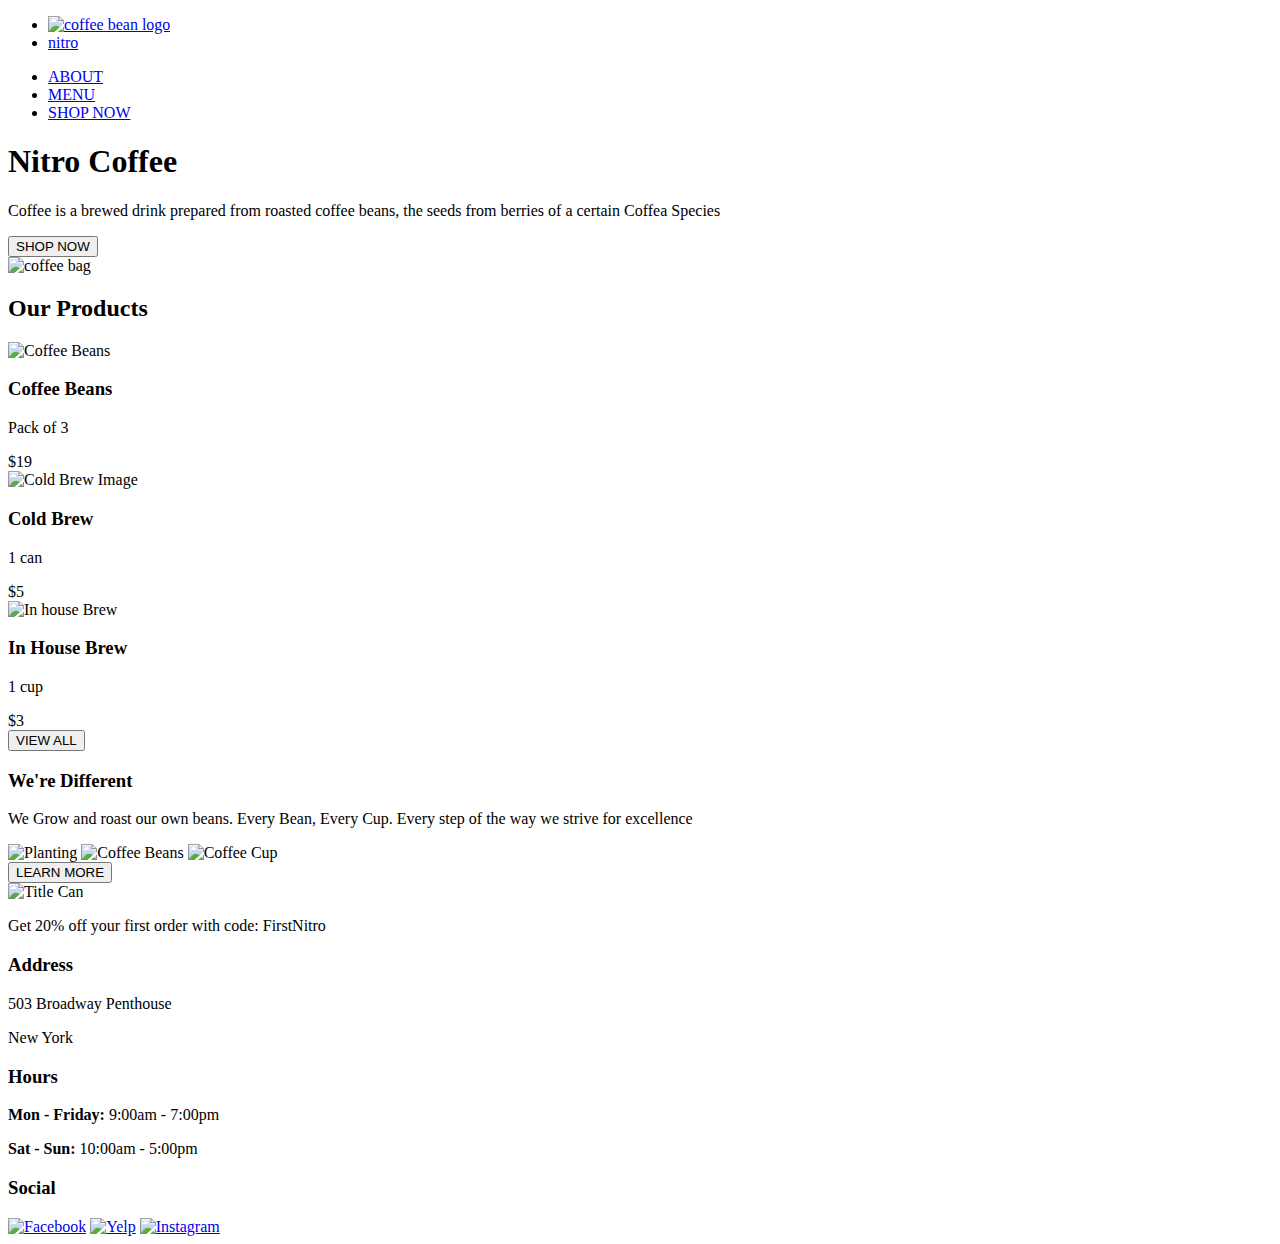
==== index.html @ b5e98833 "This is the full swap" ====
<!DOCTYPE html>
<html lang="en">
<head>
    <meta charset="UTF-8">
    <meta name="viewport" content="width=device-width, initial-scale=1.0">
    <link href="https://fonts.googleapis.com/css2?family=Open+Sans:ital,wght@0,300;0,400;0,600;0,700;1,400&display=swap" rel="stylesheet">
    <link rel="stylesheet"  type="text/css" href="./css/global.css">
    <link rel="stylesheet"  type="text/css" href="./css/menu.css">
    <link rel="stylesheet"  type="text/css" href="./css/landing.css">
    
    <title>Coffee Shop - Home</title>
</head>
<body>
<!-- Header Nav Section -->
<header class="header-section">
    <nav class="nav-section-left">
        <ul class="nav-list nav-list-left">
            <li class="nav-item ">
                <a href="./index.html" class="nav-link nav-link-logo"><img src="./assets/logos/coffee-beans-logo-and-footer.svg" alt="coffee bean logo" class="brand-logo"></a>
            </li>
            <li class="nav-item ">
                <a href="./index.html" class="nav-link"><span class="nav-link-text">nitro</span></a>
            </li>
        </ul>
    </nav>

    <nav class="nav-section nav-section-right">
        <ul class="nav-list nav-list-right">
            <li class="nav-item">
                <a href="./index.html" class="nav-link">ABOUT</a>
            </li>
            <li class="nav-item">
                <a href="./pages/menu.html" class="nav-link">MENU</a>
            </li>
            <li class="nav-item">
                <a href="./pages/menu.html" class="nav-link nav-link--active">SHOP NOW</a>
            </li>
        </ul>
    </nav>
</header>

<!-- Intro Section -->

<section class="intro-section">  

<div class="intro-list">
    <div class="intro-item intro-item-size">
        <h1 class="intro-title">Nitro Coffee</h1>
        <p class="intro-para">Coffee is a brewed drink prepared from roasted coffee beans, the seeds from berries of a certain Coffea Species</p>
        <button class="intro-button btn1">SHOP NOW</button>
    </div>

    <div class="intro-item ">
        <img src="./assets/images/coffeebeans-hero.png" alt="coffee bag" class="featured-image">
    </div>
</div>

</section>

    <!-- Our Products Section -->
<section class="products">
    
    <h2 class="product__title">Our Products</h2>
    <section class="card-container">
        <div class="card">
            <div class="card-image">
                <img src="./assets/images/coffeebeans.png" alt="Coffee Beans">
            </div>
            <div class="card-content card-content-1">
                <div class="lft-side">
                    <h3 class="card-title">Coffee Beans</h3>
                    <p class="amt">Pack of 3</p>
                </div>
                <div class="rt-side rt-side1"> <span class="cost">$19</span></div>
            </div>
        </div>
    
        <div class="card">
            <div class="card-image">
                <img src="./assets/images/coldbrew.png" alt="Cold Brew Image">
            </div>
            <div class="card-content card-content-2 ">
                <div>
                    <h3 class="card-title">Cold Brew</h3>
                    <p class="amt">1 can</p>
                </div>
                <div class="rt-side rt-side2"> <span class="cost cost2">$5</span></div>
            </div>
        </div>
    
        <div class="card">
            <div class="card-image">
                <img src="./assets/images/inhousebrew.png" alt="In house Brew">
            </div>
            <div class="card-content card-content-3">
                <div>
                    <h3 class="card-title">In House Brew</h3>
                    <p class="amt">1 cup</p>
                </div>
                <div class="rt-side rt-side3"><span class="cost cost3">$3</span></div>
            </div>
        </div>
    </section>
      
    <div class="view-btn-section">
        <button class= "btn2">VIEW ALL</button>
    </div>
</section>

<section class="section-container">
    <div class="left-section">
        <h3 class="diff_title">We're Different</h3>
        <p class="para2">We Grow and roast our own beans. Every Bean, Every Cup. Every step of the way we strive for excellence</p>
        <div class="image-container">
            <img src="./assets/images/planting.svg" alt="Planting" class="icon-img icon-img1">
            <img src="./assets/images/coffee-beans.svg" alt="Coffee Beans"class="icon-img icon-img2">
            <img src="./assets/images/coffee-cup.svg" alt="Coffee Cup" class="icon-img icon-img3">
            
        </div>
        <div class="view-btn-section2">
            <button class= "btn2">LEARN MORE</button>
        </div>
    </div>
    <div class="right-section right-section-r">
        <img src="./assets/images/tiltedcan.png" alt="Title Can">
    </div>
</section>


<!-- Discount Section -->
<section class="discount">
    <p class="promo">Get 20% off your first order with code: FirstNitro</p>
</section>

<!-- Footer Section -->
<footer class="footer-section" id="footer-id">
    <section class="footer-list">
        <h3 class="footer-title">Address</h3>
        <p class="footer-info">503 Broadway Penthouse</p>
        <p class="footer-info">New York</p>
        
    </section>
    <section class="footer-list list-modify">
        <h3  class="footer-title">Hours</h3>
        <p class="footer-info"><strong>Mon - Friday:</strong> 9:00am - 7:00pm</p>
        <p class="footer-info"><strong>Sat - Sun:</strong> 10:00am - 5:00pm</p>
    </section>
    <section class="footer-list">
        <h3  class="footer-title">Social</h3>
        <a href="https://www.facebook.com/"> <img src="./assets/logos/Facebook-Icon.svg" alt="Facebook" ></a>
        <a href="https://business.yelp.com/"> <img src="./assets/logos/Yelp-Icon.svg" alt="Yelp"></a>
        <a href="https://www.instagram.com/"><img src="./assets/logos/Instagram-Icon.svg" alt="Instagram"></a>
    </section>
</footer>














</body>
</html>
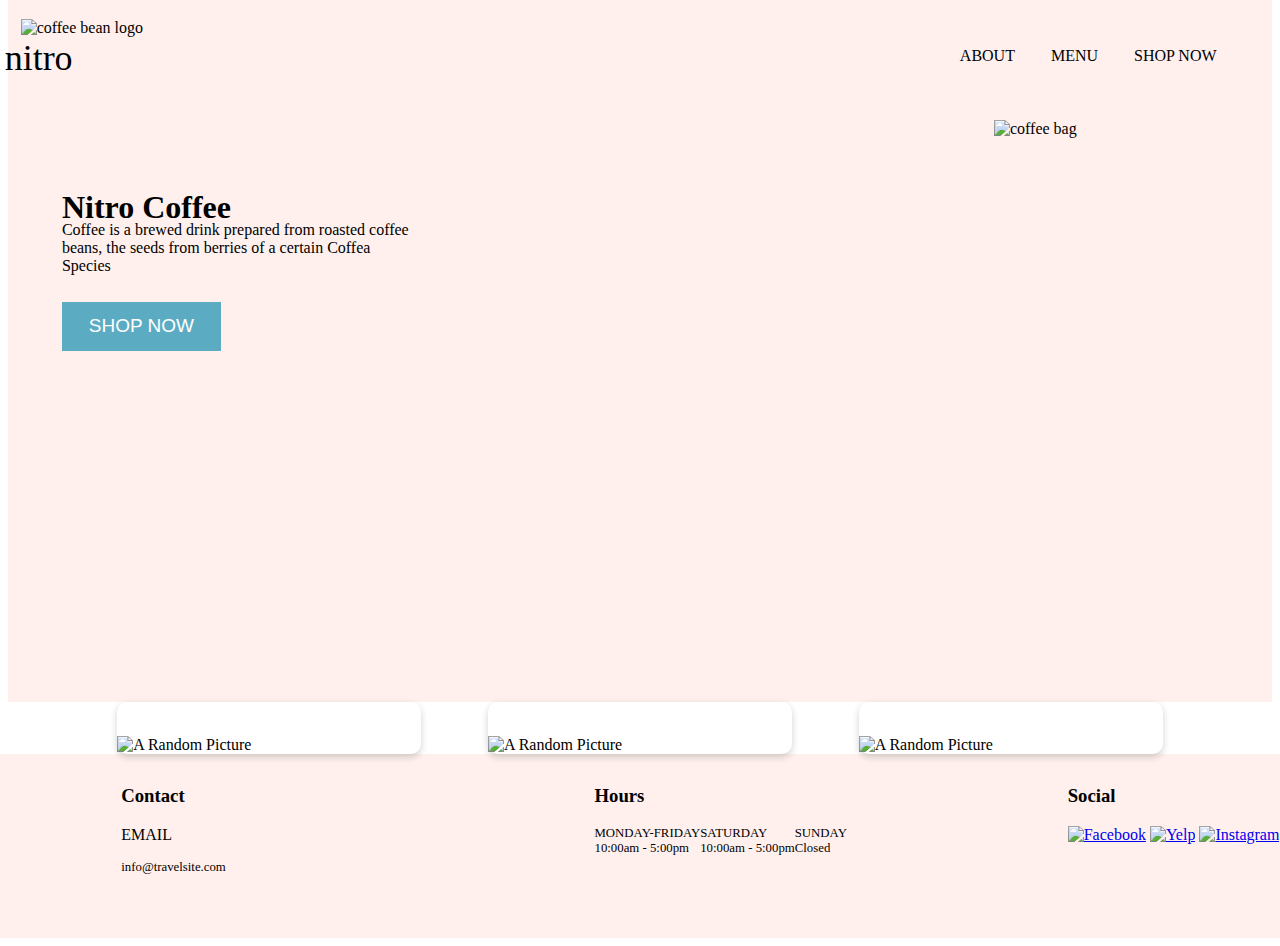
==== commit 94f47c7c: "Finally some progress on the Travel site" ====
--- a/index.html
+++ b/index.html
@@ -5,8 +5,8 @@
     <meta name="viewport" content="width=device-width, initial-scale=1.0">
     <link href="https://fonts.googleapis.com/css2?family=Open+Sans:ital,wght@0,300;0,400;0,600;0,700;1,400&display=swap" rel="stylesheet">
     <link rel="stylesheet"  type="text/css" href="./css/global.css">
-    <link rel="stylesheet"  type="text/css" href="./css/menu.css">
-    <link rel="stylesheet"  type="text/css" href="./css/landing.css">
+    <link rel="stylesheet"  type="text/css" href="./css/main.css">
+    <link rel="stylesheet"  type="text/css" href="./css/destination.css">
     
     <title>Coffee Shop - Home</title>
 </head>
@@ -14,26 +14,26 @@
 <!-- Header Nav Section -->
 <header class="header-section">
     <nav class="nav-section-left">
-        <ul class="nav-list nav-list-left">
-            <li class="nav-item ">
-                <a href="./index.html" class="nav-link nav-link-logo"><img src="./assets/logos/coffee-beans-logo-and-footer.svg" alt="coffee bean logo" class="brand-logo"></a>
+        <ul class="nav__list nav-left">
+            <li class="nav__item ">
+                <a href="./index.html" class="nav__link nav-logo"><img src="./assets/logos/coffee-beans-logo-and-footer.svg" alt="coffee bean logo" class="brand-logo"></a>
             </li>
-            <li class="nav-item ">
-                <a href="./index.html" class="nav-link"><span class="nav-link-text">nitro</span></a>
+            <li class="nav_item ">
+                <a href="./index.html" class="nav__link"><span class="nav-text">nitro</span></a>
             </li>
         </ul>
     </nav>
 
     <nav class="nav-section nav-section-right">
-        <ul class="nav-list nav-list-right">
-            <li class="nav-item">
-                <a href="./index.html" class="nav-link">ABOUT</a>
+        <ul class="nav__list nav-right">
+            <li class="nav__item">
+                <a href="./index.html" class="nav__link">ABOUT</a>
             </li>
-            <li class="nav-item">
-                <a href="./pages/menu.html" class="nav-link">MENU</a>
+            <li class="nav__item">
+                <a href="./pages/menu.html" class="nav__link">MENU</a>
             </li>
-            <li class="nav-item">
-                <a href="./pages/menu.html" class="nav-link nav-link--active">SHOP NOW</a>
+            <li class="nav__item">
+                <a href="./pages/menu.html" class="nav__link nav__link--active">SHOP NOW</a>
             </li>
         </ul>
     </nav>
@@ -57,96 +57,75 @@
 
 </section>
 
-    <!-- Our Products Section -->
-<section class="products">
-    
-    <h2 class="product__title">Our Products</h2>
-    <section class="card-container">
-        <div class="card">
-            <div class="card-image">
-                <img src="./assets/images/coffeebeans.png" alt="Coffee Beans">
-            </div>
-            <div class="card-content card-content-1">
-                <div class="lft-side">
-                    <h3 class="card-title">Coffee Beans</h3>
-                    <p class="amt">Pack of 3</p>
-                </div>
-                <div class="rt-side rt-side1"> <span class="cost">$19</span></div>
-            </div>
-        </div>
-    
-        <div class="card">
-            <div class="card-image">
-                <img src="./assets/images/coldbrew.png" alt="Cold Brew Image">
-            </div>
-            <div class="card-content card-content-2 ">
-                <div>
-                    <h3 class="card-title">Cold Brew</h3>
-                    <p class="amt">1 can</p>
-                </div>
-                <div class="rt-side rt-side2"> <span class="cost cost2">$5</span></div>
-            </div>
-        </div>
-    
-        <div class="card">
-            <div class="card-image">
-                <img src="./assets/images/inhousebrew.png" alt="In house Brew">
-            </div>
-            <div class="card-content card-content-3">
-                <div>
-                    <h3 class="card-title">In House Brew</h3>
-                    <p class="amt">1 cup</p>
-                </div>
-                <div class="rt-side rt-side3"><span class="cost cost3">$3</span></div>
-            </div>
-        </div>
-    </section>
+<section class="card-container">
+    <article class="card">
+      <img class="card__img" src="https://picsum.photos/seed/11/800" alt="A Random Picture" />
+      <div class="card__content">
+        <h3>Card Title</h3>
       
-    <div class="view-btn-section">
-        <button class= "btn2">VIEW ALL</button>
-    </div>
-</section>
-
-<section class="section-container">
-    <div class="left-section">
-        <h3 class="diff_title">We're Different</h3>
-        <p class="para2">We Grow and roast our own beans. Every Bean, Every Cup. Every step of the way we strive for excellence</p>
-        <div class="image-container">
-            <img src="./assets/images/planting.svg" alt="Planting" class="icon-img icon-img1">
-            <img src="./assets/images/coffee-beans.svg" alt="Coffee Beans"class="icon-img icon-img2">
-            <img src="./assets/images/coffee-cup.svg" alt="Coffee Cup" class="icon-img icon-img3">
-            
-        </div>
-        <div class="view-btn-section2">
-            <button class= "btn2">LEARN MORE</button>
-        </div>
-    </div>
-    <div class="right-section right-section-r">
-        <img src="./assets/images/tiltedcan.png" alt="Title Can">
-    </div>
-</section>
-
-
-<!-- Discount Section -->
-<section class="discount">
-    <p class="promo">Get 20% off your first order with code: FirstNitro</p>
-</section>
+    </article>
+    <article class="card">
+      <img class="card__img" src="https://picsum.photos/seed/11/800" alt="A Random Picture" />
+      <div class="card__content">
+        <h3>Card Title</h3>
+       
+      </div>
+    </article>
+    <article class="card">
+      <img class="card__img" src="https://picsum.photos/seed/11/800" alt="A Random Picture" />
+      <div class="card__content">
+        <h3>Card Title</h3>
+       
+      </div>
+    </article>
+  </section>
 
 <!-- Footer Section -->
 <footer class="footer-section" id="footer-id">
-    <section class="footer-list">
-        <h3 class="footer-title">Address</h3>
-        <p class="footer-info">503 Broadway Penthouse</p>
-        <p class="footer-info">New York</p>
+    <section class="footer__list">
+        <h3 class="footer__title">Contact</h3>
+        <p class="footer__sub-title">EMAIL</p>
+        <p class="footer-info">info@travelsite.com</p>
         
     </section>
-    <section class="footer-list list-modify">
-        <h3  class="footer-title">Hours</h3>
-        <p class="footer-info"><strong>Mon - Friday:</strong> 9:00am - 7:00pm</p>
-        <p class="footer-info"><strong>Sat - Sun:</strong> 10:00am - 5:00pm</p>
+
+
+
+
+
+
+    <section class="footer__list list--modify">
+        <h3  class="footer__title">Hours</h3>
+<div class="footer-h-flex">
+    <div class="hours">
+        <p class="footer-info">MONDAY-FRIDAY </p>
+        <p class="footer-info"> 10:00am - 5:00pm</p>
+    </div>
+    <div class="hours">
+        <p class="footer-info">SATURDAY </p>
+        <p class="footer-info">10:00am - 5:00pm</p>
+    </div>
+    <div class="hours">
+        <p class="footer-info">SUNDAY </p>
+        <p class="footer-info">Closed</p>
+    </div>
+    
+</div>
+
     </section>
-    <section class="footer-list">
-        <h3  class="footer-title">Social</h3>
+
+
+
+
+
+
+
+
+
+
+
+    <section class="footer__list">
+        <h3  class="footer__title">Social</h3>
         <a href="https://www.facebook.com/"> <img src="./assets/logos/Facebook-Icon.svg" alt="Facebook" ></a>
         <a href="https://business.yelp.com/"> <img src="./assets/logos/Yelp-Icon.svg" alt="Yelp"></a>
         <a href="https://www.instagram.com/"><img src="./assets/logos/Instagram-Icon.svg" alt="Instagram"></a>
--- a/css/global.css
+++ b/css/global.css
@@ -0,0 +1,41 @@
+
+/* Header Nav Section */
+.header-section {
+    background-color: #fff0ed;
+    padding: 0.5rem 0 0.5rem 1%;
+    margin: -1% 0 0 0;
+    display: flex;
+    align-items: center;
+}
+.nav-section {
+    display: flex;
+
+}
+.nav-section-right {
+    margin: 1% 0 0 64%;
+}
+.nav__item { 
+    display: inline-block; 
+    margin-right: 2rem;
+} 
+.nav__list {
+    list-style: none; 
+    padding: 0; 
+}
+.nav__link { 
+    color: #000; 
+    text-decoration: none;
+}
+.nav-text {
+    font-size: 36px;
+    font-weight: 100;
+        margin: 0 0 0 -1rem;
+}
+.nav-link:hover,
+.nav-link--active {
+    color: #5BACC3;
+}
+.brand-logo{
+    margin: -1rem -1rem -1rem 0rem;
+}
+/* End Nav Section */
--- a/css/main.css
+++ b/css/main.css
@@ -0,0 +1,291 @@
+/* Header Nav Section */
+.header-section {
+    background-color: #fff0ed;
+    padding: 0.5rem 0 0.5rem 1%;
+    margin: -1% 0 0 0;
+    display: flex;
+    align-items: center;
+}
+.nav-section {
+    display: flex;
+
+}
+.nav-section-right {
+    margin: 1% 0 0 64%;
+}
+.nav-item { 
+    display: inline-block; 
+    margin-right: 2rem;
+} 
+.nav-list {
+    list-style: none; 
+    padding: 0; 
+}
+.nav-link { 
+    color: #000; 
+    text-decoration: none;
+}
+.nav-link-text {
+    font-size: 36px;
+    font-weight: 100;
+        margin: 0 0 0 -1rem;
+}
+.nav-link:hover,
+.nav-link--active {
+    color: #5BACC3;
+}
+.brand-logo{
+    margin: -1rem -1rem -1rem 0rem;
+}
+/* End Nav Section */
+.intro-section {
+    background-color: #fff0ed;
+    min-height: 598px;
+    padding: 1px 3% 0 3%;
+}
+.featured-image{
+    width: 93%;
+
+}
+.intro-list {
+    display: flex;
+
+}
+.intro-item {
+    padding: 1rem;
+}
+.intro-item-size {
+    padding: 1rem;
+    margin-right: 0.25rem;
+    width: 56rem;
+    margin-top: 4%;
+    position: relative;
+}
+.intro-para {
+    width: 40%;
+    text-align: left;
+    margin: -3% 0 3% 0;
+}
+.btn1 {
+    color: white;
+    background-color: #5BACC3;
+    border: 0;
+    padding: 1.5% 3%;
+    font-size: 19px;
+}
+.btn2 {
+    color: white;
+    background-color: #5BACC3;
+    border: 0;
+    padding: 1% 3%;
+    font-size: 19px;
+    margin: 4% 0 0 0;
+}
+.btn3 {
+    color: white;
+    background-color: #5BACC3;
+    border: 0;
+    padding: 2% 3%;
+    font-size: 19px;
+    margin: 4% 0 0 0;
+}
+.landing-border {
+    border: solid 2px #000000;
+    position: absolute;
+    width: 18%;
+    height: 10%;
+    top: 56%;
+    left: 1%;
+}
+.products{
+    background: #F7F7F7;
+    padding: 2% 0 5% 0;
+}
+.product__title 
+ {   
+    padding-bottom: 0.75rem;
+    margin-bottom: 0.75rem;
+    text-align: center;
+}
+.card-container {
+    display: flex;
+    width: 88%;
+    margin: 0 auto;
+}
+.card {
+    flex: 1;
+    display: flex;
+    flex-direction: column;
+    border-radius: 10px;
+    box-shadow: 0px 3px 7px rgba(20, 24, 32, 0.2);
+    margin: 0 3% 0 3%;
+    background: #ffffff;
+    padding: 3% 0 0 0;
+}
+.card-content {
+    flex: 1;
+    display: flex;
+    flex-direction: row;
+    padding: 10px;
+    background: #fef0ed;
+    border-radius: 0 0 11px 12px;
+    align-items: center;
+}
+
+.card-image img {
+    max-width: 100%;
+    height: auto;
+}
+.card-image {
+    display: flex;
+    justify-content: center; 
+    align-items: center; 
+    height:100%;
+    padding: 0 0 30px 0;
+}
+.rt-side{
+    margin: 0 0 0 35%;
+}
+.card-title {
+    color: #393939;
+    font-size: 23px;
+}
+  .view-btn-section{
+    text-align: center;
+}
+.view-btn-section2 {
+    text-align: left;
+}
+.diff-border {
+    position: absolute;
+    top: 29%;
+    left: 40%;
+    width: 17%;
+    height: 35%;
+    color: white;
+    display: flex;
+    justify-content: center;
+    align-items: center;
+    border: solid 3px #5BACC3;
+}
+.section-container {
+    display: flex;
+    justify-content: space-between;
+    align-items: center;
+    padding: 20px;
+    margin: 3% 8% 12% 8%;
+    position: relative;
+}
+
+
+.left-section { 
+    padding: 20px;
+}
+.right-section {
+ 
+    text-align: center;
+}
+.left-section h2 {
+    font-size: 24px;
+    margin-bottom: 10px;
+}
+.left-section p {
+    font-size: 16px;
+    margin-bottom: 20px;
+    width: 65%;
+}
+.image-container {
+    display: flex;
+    justify-content: flex-start;
+    margin: 0 -28% 0 0%;
+}
+.image-container img {
+    max-width: 7%;
+    height: auto;
+    display: flex;
+    justify-content: space-evenly;
+    margin: 0 15% 0 0%;
+}
+
+.right-section img {
+    max-width: 100%;
+    height: auto;
+}
+.rt-side2 {
+    margin: 0 0 0 51%;
+}
+.amt {
+  color:  #828282;
+margin: -17% 0 17% 0; 
+}
+.right-section-r {
+    background-image: url(../../robbie-carragher-flex-box/assets/images/coldbrewbackground.png);
+    background-size: contain;
+    background-repeat: no-repeat;
+    min-width: 23rem;
+    min-height: 23rem;
+    display: flex;
+    justify-content: center;
+    align-items: center;
+}
+  .cost {
+    color: #5BACC3;
+    text-align: center;
+    padding: 1%;
+    font-size: 25px;
+    font-weight: 600;
+}
+.right-section-r img {
+    max-width: 100%;
+    max-height: 100%; 
+    object-fit: contain;
+}
+.diff_title{
+    font-size: 40px;
+}
+/* card */
+.card-container {
+    display: flex;
+    flex-direction: row;
+    justify-self: center;
+    }
+    .card {
+      width: 25rem;
+      position: relative;
+    }
+    
+    .card__img {
+      width: 100%;
+    }
+    
+    .card__content {
+      position: absolute;
+      bottom: 7px;
+      /* background-color: rgb(0, 0, 0, 0.5); */
+      color: white;
+      padding: 0.5rem 1rem;
+    }
+    /* Footer Section */
+.footer-section {
+    background-color: #fff0ed;
+    padding: 1% 0 5% 7%;
+    display: flex;
+    margin: 0 -40% 0 -9px;
+}
+.footer__list {
+    width: 26%;
+    margin: 0 0 0 2%;
+}
+.footer__title {
+    text-align: left;
+}
+.footer-info {
+    text-align: left;
+    margin: 0;
+    font-size: .8rem;
+}
+.footer-h-flex {
+    display: flex;
+    flex-direction: row;
+}
+    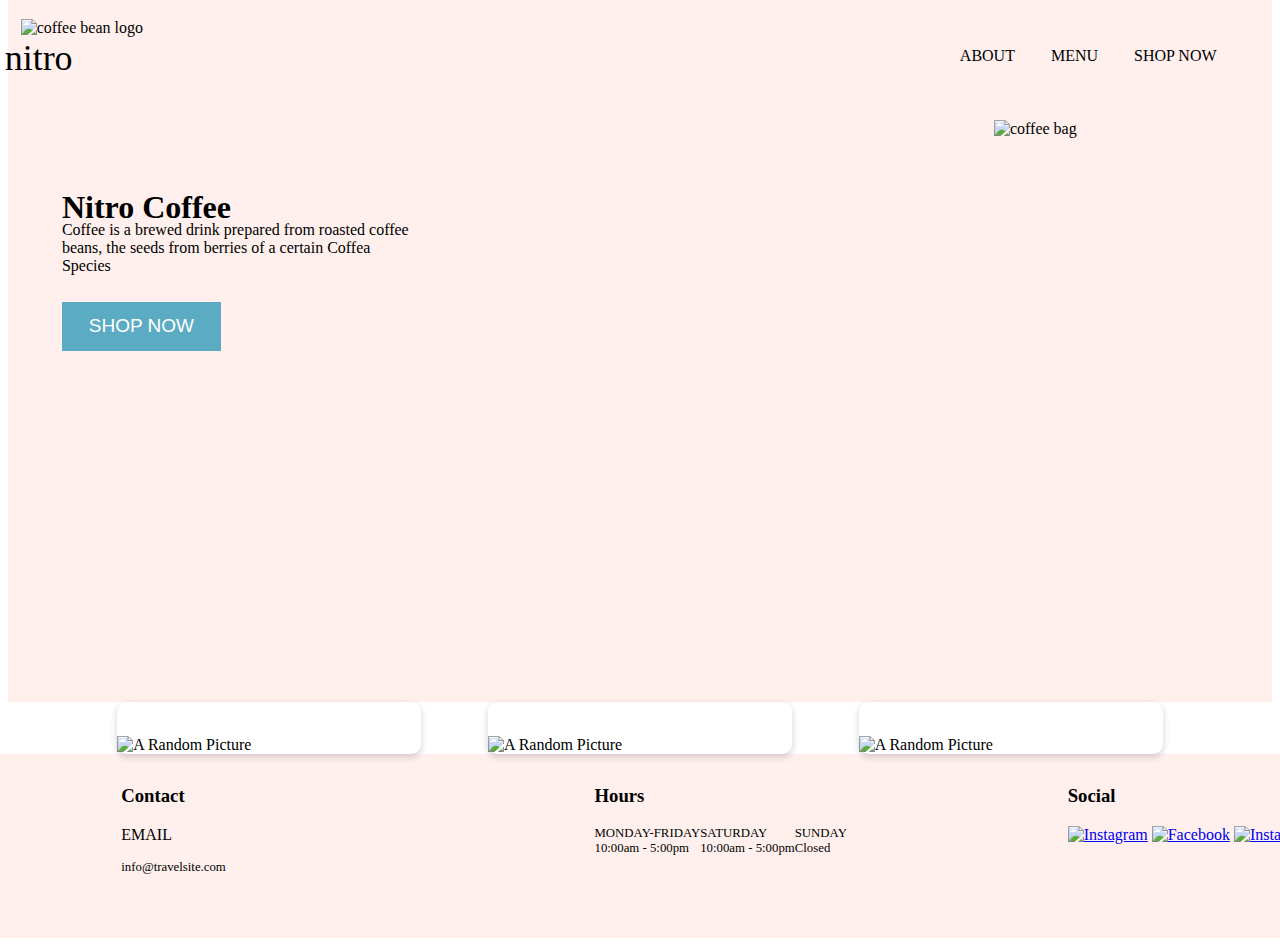
==== commit 59677977: "2 Main Pages built" ====
--- a/index.html
+++ b/index.html
@@ -89,61 +89,32 @@
         
     </section>
 
-
-
-
-
-
     <section class="footer__list list--modify">
         <h3  class="footer__title">Hours</h3>
-<div class="footer-h-flex">
-    <div class="hours">
-        <p class="footer-info">MONDAY-FRIDAY </p>
-        <p class="footer-info"> 10:00am - 5:00pm</p>
-    </div>
-    <div class="hours">
-        <p class="footer-info">SATURDAY </p>
-        <p class="footer-info">10:00am - 5:00pm</p>
-    </div>
-    <div class="hours">
-        <p class="footer-info">SUNDAY </p>
-        <p class="footer-info">Closed</p>
-    </div>
-    
-</div>
-
+        <div class="footer-h-flex">
+        <div class="hours">
+            <p class="footer-info">MONDAY-FRIDAY </p>
+            <p class="footer-info"> 10:00am - 5:00pm</p>
+        </div>
+        <div class="hours">
+            <p class="footer-info">SATURDAY </p>
+            <p class="footer-info">10:00am - 5:00pm</p>
+        </div>
+        <div class="hours">
+            <p class="footer-info">SUNDAY </p>
+            <p class="footer-info">Closed</p>
+        </div>
+   
+        </div>
     </section>
-
-
-
-
-
-
-
-
-
-
 
     <section class="footer__list">
         <h3  class="footer__title">Social</h3>
+        <a href="https://www.instagram.com/"><img src="./assets/logos/Instagram-Icon.svg" alt="Instagram"></a>
         <a href="https://www.facebook.com/"> <img src="./assets/logos/Facebook-Icon.svg" alt="Facebook" ></a>
-        <a href="https://business.yelp.com/"> <img src="./assets/logos/Yelp-Icon.svg" alt="Yelp"></a>
         <a href="https://www.instagram.com/"><img src="./assets/logos/Instagram-Icon.svg" alt="Instagram"></a>
     </section>
 </footer>
 
-
-
-
-
-
-
-
-
-
-
-
-
-
 </body>
 </html>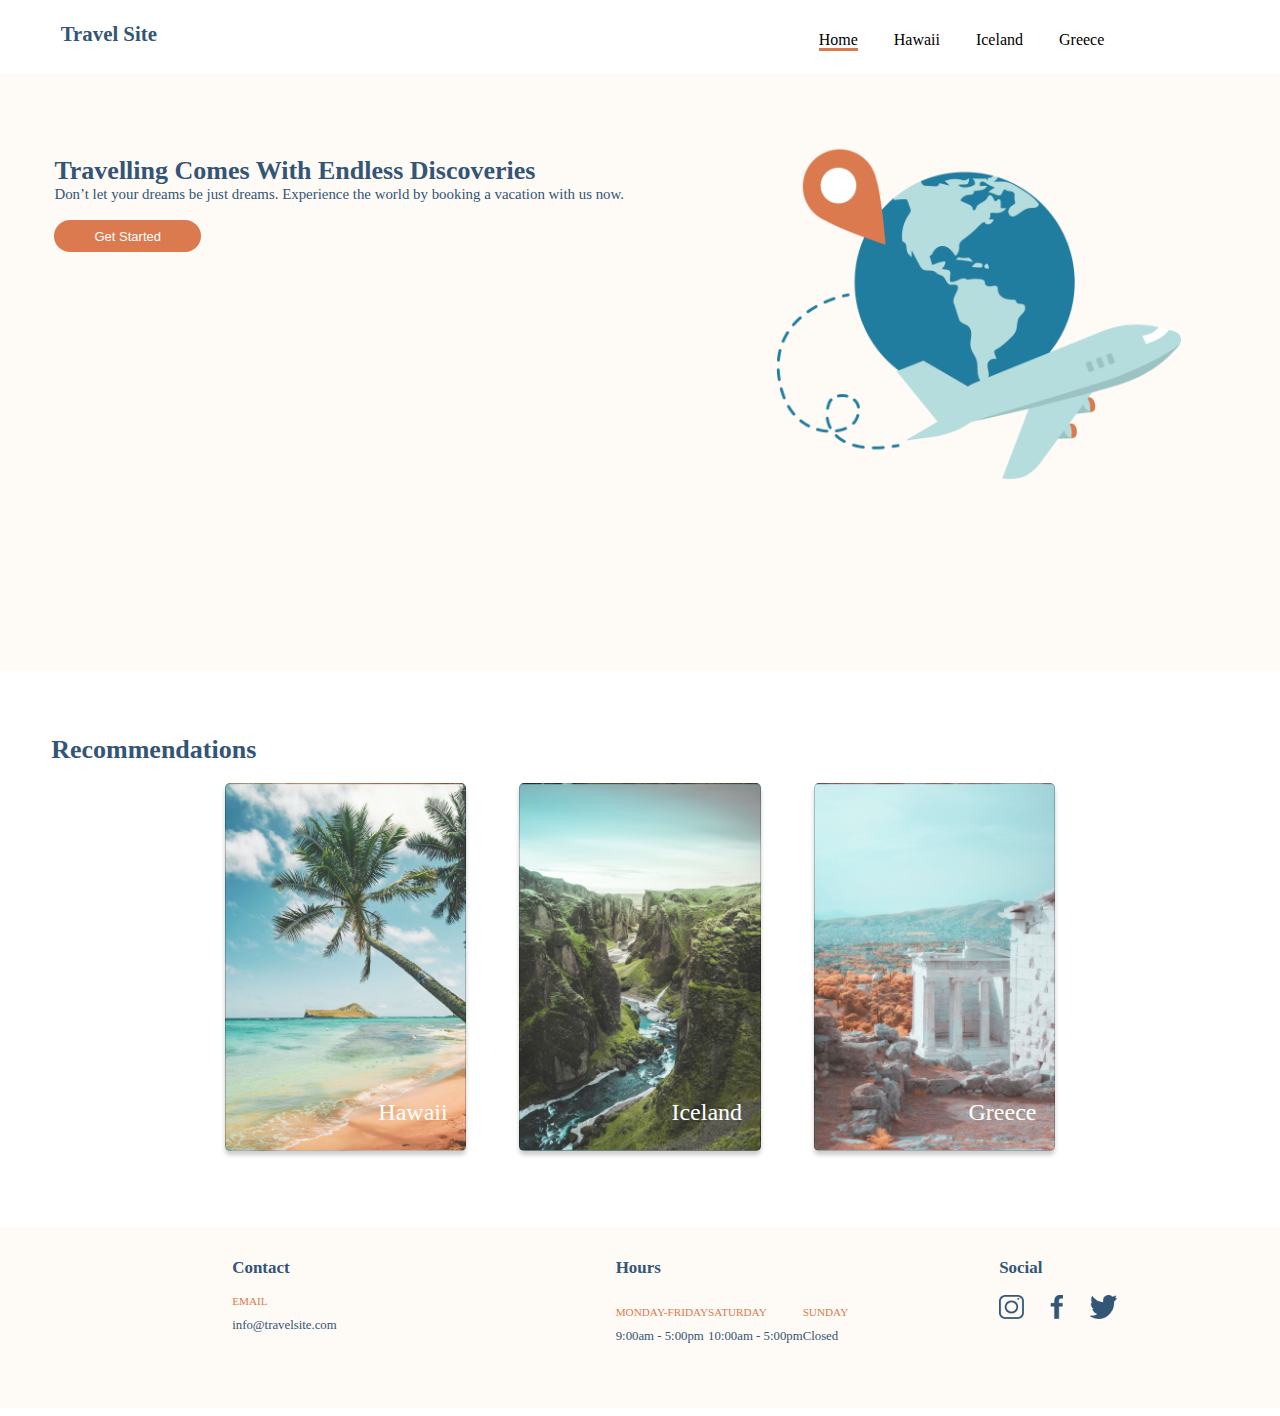
==== commit 16d3ebba: "The Home Page Is Built" ====
--- a/index.html
+++ b/index.html
@@ -8,101 +8,90 @@
     <link rel="stylesheet"  type="text/css" href="./css/main.css">
     <link rel="stylesheet"  type="text/css" href="./css/destination.css">
     
-    <title>Coffee Shop - Home</title>
+    <title>Travel Site Homde</title>
 </head>
 <body>
 <!-- Header Nav Section -->
 <header class="header-section">
     <nav class="nav-section-left">
-        <ul class="nav__list nav-left">
-            <li class="nav__item ">
-                <a href="./index.html" class="nav__link nav-logo"><img src="./assets/logos/coffee-beans-logo-and-footer.svg" alt="coffee bean logo" class="brand-logo"></a>
-            </li>
-            <li class="nav_item ">
-                <a href="./index.html" class="nav__link"><span class="nav-text">nitro</span></a>
-            </li>
-        </ul>
+            <a href="./index.html" class="nav__link nav-logo"><span class="nav-text">Travel Site</a>
     </nav>
-
     <nav class="nav-section nav-section-right">
         <ul class="nav__list nav-right">
             <li class="nav__item">
-                <a href="./index.html" class="nav__link">ABOUT</a>
+                <a href="./index.html" class="nav__link nav__link--active">Home</a>
             </li>
             <li class="nav__item">
-                <a href="./pages/menu.html" class="nav__link">MENU</a>
+                <a href="./pages/hawaii.html" class="nav__link">Hawaii</a>
             </li>
             <li class="nav__item">
-                <a href="./pages/menu.html" class="nav__link nav__link--active">SHOP NOW</a>
+                <a href="./pages/iceland.html" class="nav__link nav__link">Iceland</a>
+            </li>
+            <li class="nav__item">
+                <a href="./pages/greece.html" class="nav__link nav__link">Greece</a>
             </li>
         </ul>
     </nav>
 </header>
-
 <!-- Intro Section -->
-
 <section class="intro-section">  
 
-<div class="intro-list">
-    <div class="intro-item intro-item-size">
-        <h1 class="intro-title">Nitro Coffee</h1>
-        <p class="intro-para">Coffee is a brewed drink prepared from roasted coffee beans, the seeds from berries of a certain Coffea Species</p>
-        <button class="intro-button btn1">SHOP NOW</button>
+<div class="intro__list">
+    <div class="intro__item intro__item--size">
+        <h1 class="intro__title">Travelling Comes With Endless Discoveries</h1>
+        <p class="intro__para">
+            Don’t let your dreams be just dreams. Experience the world by booking a vacation with us now.</p>
+        <button class="intro__button btn1">Get Started</button>
     </div>
 
-    <div class="intro-item ">
-        <img src="./assets/images/coffeebeans-hero.png" alt="coffee bag" class="featured-image">
+    <div class="intro__item ">
+        <img src="./assets/Images/hero.png" alt="Hero Image" class="featured__image">
     </div>
 </div>
 
 </section>
 
-<section class="card-container">
-    <article class="card">
-      <img class="card__img" src="https://picsum.photos/seed/11/800" alt="A Random Picture" />
-      <div class="card__content">
-        <h3>Card Title</h3>
-      
-    </article>
-    <article class="card">
-      <img class="card__img" src="https://picsum.photos/seed/11/800" alt="A Random Picture" />
-      <div class="card__content">
-        <h3>Card Title</h3>
-       
-      </div>
-    </article>
-    <article class="card">
-      <img class="card__img" src="https://picsum.photos/seed/11/800" alt="A Random Picture" />
-      <div class="card__content">
-        <h3>Card Title</h3>
-       
-      </div>
-    </article>
+<section class="card__title-section">
+    <h1 class="intro__title">Recommendations</h1>
+</section>
+
+<section class="card__section">
+        <a href="./pages/hawaii.html" class="card card1"><article class="">
+            <div class="card__content">
+            <h3>Hawaii</h3></div>      
+        </article></a>
+        <a href="./pages/iceland.html"  class="card card2"><article class="">
+            <div class="card__content">
+            <h3>Iceland </h3></div>    
+        </article></a>
+        <a href="./pages/greece.html" class="card card3"><article class="">
+            <div class="card__content">
+            <h3>Greece</h3> </div>      
+        </article></a>
   </section>
 
 <!-- Footer Section -->
-<footer class="footer-section" id="footer-id">
+<footer class="footer-section">
     <section class="footer__list">
         <h3 class="footer__title">Contact</h3>
         <p class="footer__sub-title">EMAIL</p>
-        <p class="footer-info">info@travelsite.com</p>
-        
+        <p class="footer__info">info@travelsite.com</p>        
     </section>
 
     <section class="footer__list list--modify">
         <h3  class="footer__title">Hours</h3>
         <div class="footer-h-flex">
         <div class="hours">
-            <p class="footer-info">MONDAY-FRIDAY </p>
-            <p class="footer-info"> 10:00am - 5:00pm</p>
+            <p class="footer__sub-title">MONDAY-FRIDAY </p>
+            <p class="footer__info"> 9:00am - 5:00pm</p>
         </div>
         <div class="hours">
-            <p class="footer-info">SATURDAY </p>
-            <p class="footer-info">10:00am - 5:00pm</p>
+            <p class="footer__sub-title">SATURDAY </p>
+            <p class="footer__info">10:00am - 5:00pm</p>
         </div>
         <div class="hours">
-            <p class="footer-info">SUNDAY </p>
-            <p class="footer-info">Closed</p>
+            <p class="footer__sub-title">SUNDAY </p>
+            <p class="footer__info">Closed</p>
         </div>
    
         </div>
@@ -110,9 +99,9 @@
 
     <section class="footer__list">
         <h3  class="footer__title">Social</h3>
-        <a href="https://www.instagram.com/"><img src="./assets/logos/Instagram-Icon.svg" alt="Instagram"></a>
-        <a href="https://www.facebook.com/"> <img src="./assets/logos/Facebook-Icon.svg" alt="Facebook" ></a>
-        <a href="https://www.instagram.com/"><img src="./assets/logos/Instagram-Icon.svg" alt="Instagram"></a>
+        <a href="https://www.instagram.com/" target="blank" class="social__link"><img src="./assets/Icons/icon-instagram.png" alt="Instagram" class="social__icon"></a>
+        <a href="https://www.facebook.com/" target="blank" class="social__link link--move"> <img src="./assets/Icons/icon-facebook.png" alt="Facebook" class="social__icon "></a>
+        <a href="https://www.instagram.com/" target="blank" class="social__link"><img src="./assets/Icons/icon-twitter.png" alt="Twitter" class="social__icon"></a>
     </section>
 </footer>
 
--- a/css/global.css
+++ b/css/global.css
@@ -1,22 +1,56 @@
 
+
+*, *::before, *::after {
+    box-sizing: border-box;
+}
+
+body {
+    font-family: 'Verdana';
+
+    margin-left: 0;
+    margin-right: 0;
+}
+
+h1 {
+    color: #335576;
+    font-size: 3rem;
+    font-family:'Verdana';
+   
+}
+h2 {
+    font-size: 3rem;
+    font-family:'Verdana';
+    font-weight: 100;
+    
+}
+h3{
+    font-family:'Verdana';
+    font-weight: 100;
+    font-size: 1.5em;
+}
 /* Header Nav Section */
 .header-section {
-    background-color: #fff0ed;
-    padding: 0.5rem 0 0.5rem 1%;
+    background-color: #ffffff;
+    padding: 0.5rem 0 0.5rem 6%;
     margin: -1% 0 0 0;
     display: flex;
     align-items: center;
+}
+.nav-text {
+    color: #335576;
+
 }
 .nav-section {
     display: flex;
 
 }
 .nav-section-right {
-    margin: 1% 0 0 64%;
+    margin: 1% 0 0 55%;
 }
 .nav__item { 
     display: inline-block; 
     margin-right: 2rem;
+    color:#000;
 } 
 .nav__list {
     list-style: none; 
@@ -27,15 +61,56 @@
     text-decoration: none;
 }
 .nav-text {
-    font-size: 36px;
-    font-weight: 100;
-        margin: 0 0 0 -1rem;
+    font-size: 1.3rem;
+    font-weight: 900;
+    margin: 0 0 0 -1rem;
 }
-.nav-link:hover,
-.nav-link--active {
-    color: #5BACC3;
+.nav__link:hover,
+.nav__link--active {
+   border-bottom: solid 3px #DB7A4E;
+   text-decoration: none;
 }
-.brand-logo{
-    margin: -1rem -1rem -1rem 0rem;
+/* Footer Section */
+.footer-section {
+    background-color: #FEFAF5;
+    padding: 1% 17% 5% 16%;
+    display: flex;
+    margin: 0 -40% 0 0;
 }
-/* End Nav Section */
+.footer__list {
+    width: 26%;
+    margin: 0 0 0 2%;
+}
+.footer__title {
+    text-align: left;
+    color: #335576;
+    font-size: 1.06rem;
+    font-weight: 900;
+}
+.footer__sub-title {
+    color:#DB7A4E;
+    font-size: .7rem;
+}
+.footer__info {
+    text-align: left;
+    margin: 0;
+    font-size: .8rem;
+    color: #335576;
+}
+.footer-h-flex {
+    display: flex;
+    flex-direction: row;
+}
+.social__icon{
+    width: 36%;
+}
+.icon--size{
+    width: 3%;
+}
+.social__link{
+    display: inline-block;
+    /* margin:  3% 3% 3% 3%; */
+}
+.link--move{
+    margin: 0 0 0 -6%;
+}--- a/css/main.css
+++ b/css/main.css
@@ -1,93 +1,48 @@
-/* Header Nav Section */
-.header-section {
-    background-color: #fff0ed;
-    padding: 0.5rem 0 0.5rem 1%;
-    margin: -1% 0 0 0;
-    display: flex;
-    align-items: center;
+
+/* Intro Hero Section */
+.intro-section {
+    background-color: #FEFAF5;
+    min-height: 598px;
+    padding: 1px 3% 0 3%;
 }
-.nav-section {
+   /* Intro Hero Section */
+   .intro__title {
+    color: #335576;
+    font-size: 1.625rem;
+    font-weight: 700;
+}
+.featured__image {
+    width: 72%;
+    margin: 9% 0 0 20%;
+}
+.intro__list {
     display: flex;
 
 }
-.nav-section-right {
-    margin: 1% 0 0 64%;
-}
-.nav-item { 
-    display: inline-block; 
-    margin-right: 2rem;
-} 
-.nav-list {
-    list-style: none; 
-    padding: 0; 
-}
-.nav-link { 
-    color: #000; 
-    text-decoration: none;
-}
-.nav-link-text {
-    font-size: 36px;
-    font-weight: 100;
-        margin: 0 0 0 -1rem;
-}
-.nav-link:hover,
-.nav-link--active {
-    color: #5BACC3;
-}
-.brand-logo{
-    margin: -1rem -1rem -1rem 0rem;
-}
-/* End Nav Section */
-.intro-section {
-    background-color: #fff0ed;
-    min-height: 598px;
-    padding: 1px 3% 0 3%;
-}
-.featured-image{
-    width: 93%;
-
-}
-.intro-list {
-    display: flex;
-
-}
-.intro-item {
+.intro__item {
     padding: 1rem;
 }
-.intro-item-size {
+.intro__item--size {
     padding: 1rem;
     margin-right: 0.25rem;
     width: 56rem;
     margin-top: 4%;
     position: relative;
 }
-.intro-para {
-    width: 40%;
+.intro__para {
     text-align: left;
     margin: -3% 0 3% 0;
+    color: #335576;
+    font-size: 0.93rem;
 }
-.btn1 {
+.intro__button {
     color: white;
-    background-color: #5BACC3;
+    background-color: #DB7A4E;
     border: 0;
-    padding: 1.5% 3%;
-    font-size: 19px;
-}
-.btn2 {
-    color: white;
-    background-color: #5BACC3;
-    border: 0;
-    padding: 1% 3%;
-    font-size: 19px;
-    margin: 4% 0 0 0;
-}
-.btn3 {
-    color: white;
-    background-color: #5BACC3;
-    border: 0;
-    padding: 2% 3%;
-    font-size: 19px;
-    margin: 4% 0 0 0;
+    padding: 1.5% 7%;
+    font-size: 13px;
+    border-radius: 1.5rem;
+    font-weight: 100;
 }
 .landing-border {
     border: solid 2px #000000;
@@ -107,185 +62,56 @@
     margin-bottom: 0.75rem;
     text-align: center;
 }
-.card-container {
+/* Card Section */
+.card__section {
     display: flex;
-    width: 88%;
-    margin: 0 auto;
+    flex-direction: row;
+    width: 69%;
+    justify-content: center;
+    margin: 0 auto 6% auto;
+}
+.card__title-section {
+    padding: 0 0 0 4%;
+    margin: 5% 0 0 0;
+}
+.card__title {
+font-weight: 900;
 }
 .card {
+    width: 25rem;
+    position: relative;
     flex: 1;
-    display: flex;
+    display: flex; 
     flex-direction: column;
-    border-radius: 10px;
-    box-shadow: 0px 3px 7px rgba(20, 24, 32, 0.2);
+    border-radius: 5px;
+    border: 1px solid rgba(0, 0, 0, 0.2);
+    box-shadow: 0px 4px 4px rgba(0, 0, 0, 0.2);
     margin: 0 3% 0 3%;
     background: #ffffff;
-    padding: 3% 0 0 0;
+    padding: 33% 2% 0 0;
+    text-decoration: none;
+    color:#FFF;
+    text-align:right;
 }
-.card-content {
-    flex: 1;
-    display: flex;
-    flex-direction: row;
-    padding: 10px;
-    background: #fef0ed;
-    border-radius: 0 0 11px 12px;
-    align-items: center;
+.card__title {
+    font-weight: 900;
+    }
+.card1 {
+    background-image: url("../assets/Images/hawaii.jpg");
+    background-size: cover; 
+    background-position: center;
 }
-
-.card-image img {
-    max-width: 100%;
-    height: auto;
+.card2 {
+    background-image: url("../assets/Images/iceland.jpg");
+    background-size: cover; 
+    background-position: center;
 }
-.card-image {
-    display: flex;
-    justify-content: center; 
-    align-items: center; 
-    height:100%;
-    padding: 0 0 30px 0;
-}
-.rt-side{
-    margin: 0 0 0 35%;
-}
-.card-title {
-    color: #393939;
-    font-size: 23px;
-}
-  .view-btn-section{
-    text-align: center;
-}
-.view-btn-section2 {
-    text-align: left;
-}
-.diff-border {
-    position: absolute;
-    top: 29%;
-    left: 40%;
-    width: 17%;
-    height: 35%;
-    color: white;
-    display: flex;
-    justify-content: center;
-    align-items: center;
-    border: solid 3px #5BACC3;
-}
-.section-container {
-    display: flex;
-    justify-content: space-between;
-    align-items: center;
-    padding: 20px;
-    margin: 3% 8% 12% 8%;
-    position: relative;
+.card3 {
+    background-image: url("../assets/Images/greece.jpg");
+    background-size: cover; 
+    background-position: center;
 }
 
 
-.left-section { 
-    padding: 20px;
-}
-.right-section {
- 
-    text-align: center;
-}
-.left-section h2 {
-    font-size: 24px;
-    margin-bottom: 10px;
-}
-.left-section p {
-    font-size: 16px;
-    margin-bottom: 20px;
-    width: 65%;
-}
-.image-container {
-    display: flex;
-    justify-content: flex-start;
-    margin: 0 -28% 0 0%;
-}
-.image-container img {
-    max-width: 7%;
-    height: auto;
-    display: flex;
-    justify-content: space-evenly;
-    margin: 0 15% 0 0%;
-}
 
-.right-section img {
-    max-width: 100%;
-    height: auto;
-}
-.rt-side2 {
-    margin: 0 0 0 51%;
-}
-.amt {
-  color:  #828282;
-margin: -17% 0 17% 0; 
-}
-.right-section-r {
-    background-image: url(../../robbie-carragher-flex-box/assets/images/coldbrewbackground.png);
-    background-size: contain;
-    background-repeat: no-repeat;
-    min-width: 23rem;
-    min-height: 23rem;
-    display: flex;
-    justify-content: center;
-    align-items: center;
-}
-  .cost {
-    color: #5BACC3;
-    text-align: center;
-    padding: 1%;
-    font-size: 25px;
-    font-weight: 600;
-}
-.right-section-r img {
-    max-width: 100%;
-    max-height: 100%; 
-    object-fit: contain;
-}
-.diff_title{
-    font-size: 40px;
-}
-/* card */
-.card-container {
-    display: flex;
-    flex-direction: row;
-    justify-self: center;
-    }
-    .card {
-      width: 25rem;
-      position: relative;
-    }
-    
-    .card__img {
-      width: 100%;
-    }
-    
-    .card__content {
-      position: absolute;
-      bottom: 7px;
-      /* background-color: rgb(0, 0, 0, 0.5); */
-      color: white;
-      padding: 0.5rem 1rem;
-    }
-    /* Footer Section */
-.footer-section {
-    background-color: #fff0ed;
-    padding: 1% 0 5% 7%;
-    display: flex;
-    margin: 0 -40% 0 -9px;
-}
-.footer__list {
-    width: 26%;
-    margin: 0 0 0 2%;
-}
-.footer__title {
-    text-align: left;
-}
-.footer-info {
-    text-align: left;
-    margin: 0;
-    font-size: .8rem;
-}
-.footer-h-flex {
-    display: flex;
-    flex-direction: row;
-}
-    +
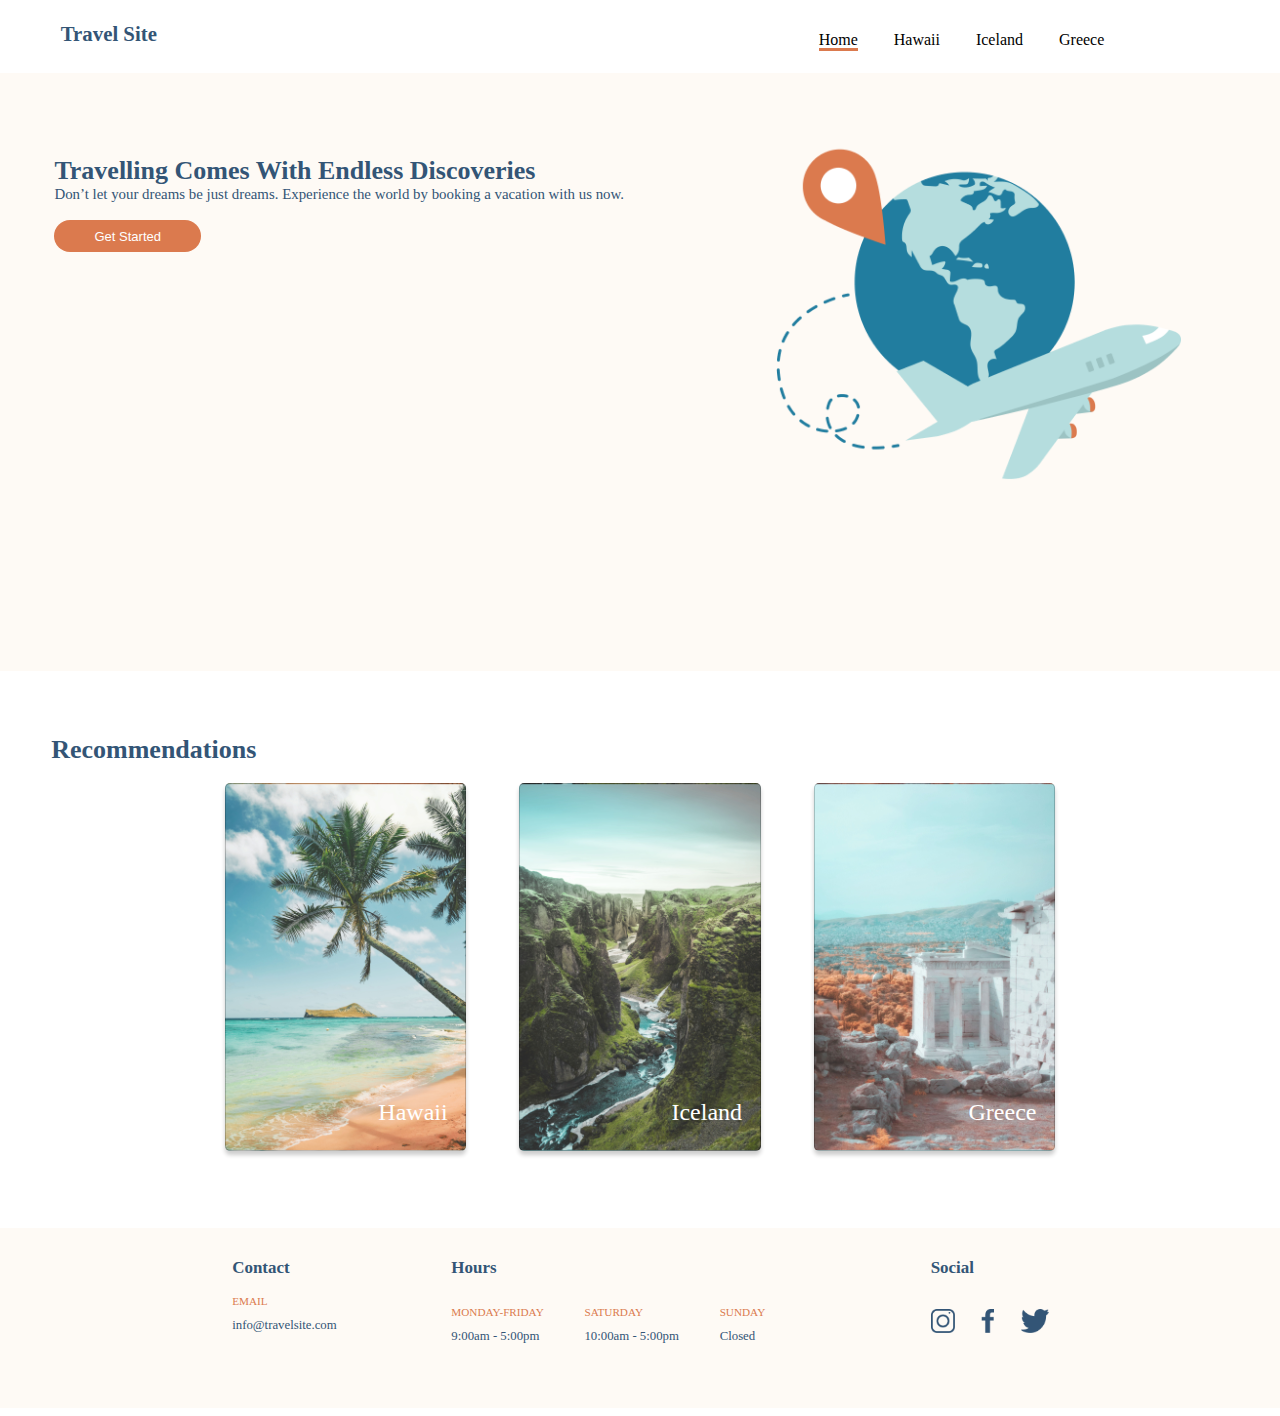
==== commit 01b0d993: "Footer Finally Styled" ====
--- a/index.html
+++ b/index.html
@@ -78,7 +78,7 @@
         <p class="footer__info">info@travelsite.com</p>        
     </section>
 
-    <section class="footer__list list--modify">
+    <section class="footer__list list--modify list--move">
         <h3  class="footer__title">Hours</h3>
         <div class="footer-h-flex">
         <div class="hours">
--- a/css/global.css
+++ b/css/global.css
@@ -81,6 +81,9 @@
     width: 26%;
     margin: 0 0 0 2%;
 }
+.list--move {
+    margin: 0 0 0 -6%;
+}
 .footer__title {
     text-align: left;
     color: #335576;
@@ -107,10 +110,17 @@
 .icon--size{
     width: 3%;
 }
-.social__link{
+.social__link {
     display: inline-block;
-    /* margin:  3% 3% 3% 3%; */
+    margin: 4% 0 0 0;
 }
 .link--move{
     margin: 0 0 0 -6%;
+}
+.hours {
+    margin: 0 9% 0 0;
+}
+.list--move {
+    margin: 0 0 0 -10%;
+    width: 33%;
 }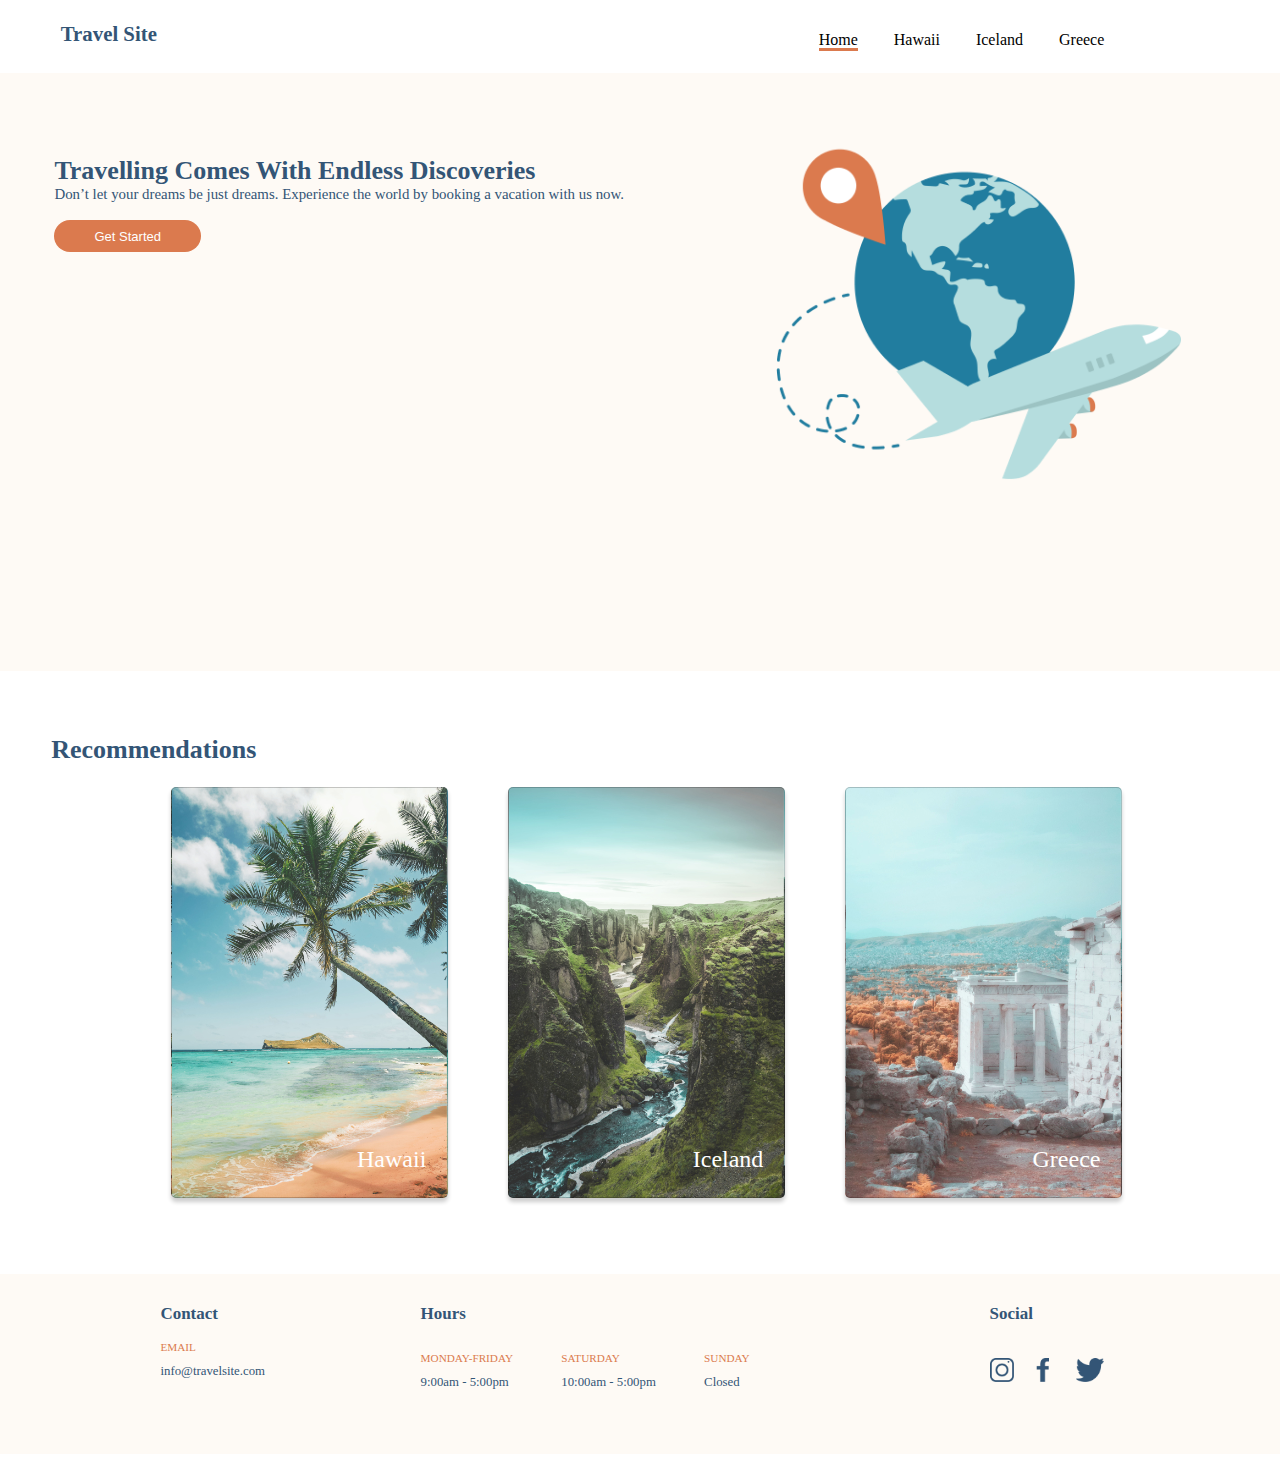
==== commit 9ea5a86a: "Starting fresh on the Hawaii Template" ====
--- a/index.html
+++ b/index.html
@@ -52,7 +52,7 @@
 </section>
 
 <section class="card__title-section">
-    <h1 class="intro__title">Recommendations</h1>
+    <h2 class="intro__title">Recommendations</h2>
 </section>
 
 <section class="card__section">
--- a/css/global.css
+++ b/css/global.css
@@ -73,7 +73,7 @@
 /* Footer Section */
 .footer-section {
     background-color: #FEFAF5;
-    padding: 1% 17% 5% 16%;
+    padding: 1% 3% 5% 10%;
     display: flex;
     margin: 0 -40% 0 0;
 }
--- a/css/main.css
+++ b/css/main.css
@@ -66,10 +66,21 @@
 .card__section {
     display: flex;
     flex-direction: row;
-    width: 69%;
+    width: 100%;
     justify-content: center;
     margin: 0 auto 6% auto;
+    padding: 0 10% 0 11%;
 }
+/* .travel-card__section {
+    display: flex;
+    flex-direction: row;
+    width: 100%;
+    justify-content: center;
+    margin: 0 auto 6% auto;
+    padding: 0 10% 0 11%;
+    background-image: url("../assets/Images/hawaii.jpg");
+} */
+
 .card__title-section {
     padding: 0 0 0 4%;
     margin: 5% 0 0 0;
@@ -93,6 +104,7 @@
     color:#FFF;
     text-align:right;
 }
+
 .card__title {
     font-weight: 900;
     }
--- a/css/destination.css
+++ b/css/destination.css
@@ -0,0 +1,23 @@
+/* .card__title-section {
+
+    position: absolute;
+} */
+/* Travel Card Section */
+.travel-card__section {
+    background-image: url(../assets/Images/hawaii.jpg);
+    background-size: cover;
+    background-position: center;
+    padding: 11% 0 11% 0;
+}
+/* .travel-card__section {
+position: relative;
+} */
+.travel-card__section {
+    display: flex;
+    flex-direction: row;
+    width: 100%;
+    justify-content: center;
+    margin: 0 auto 6% auto;
+    padding: 0 10% 0 11%;
+    background-image: url("../assets/Images/hawaii.jpg");
+}
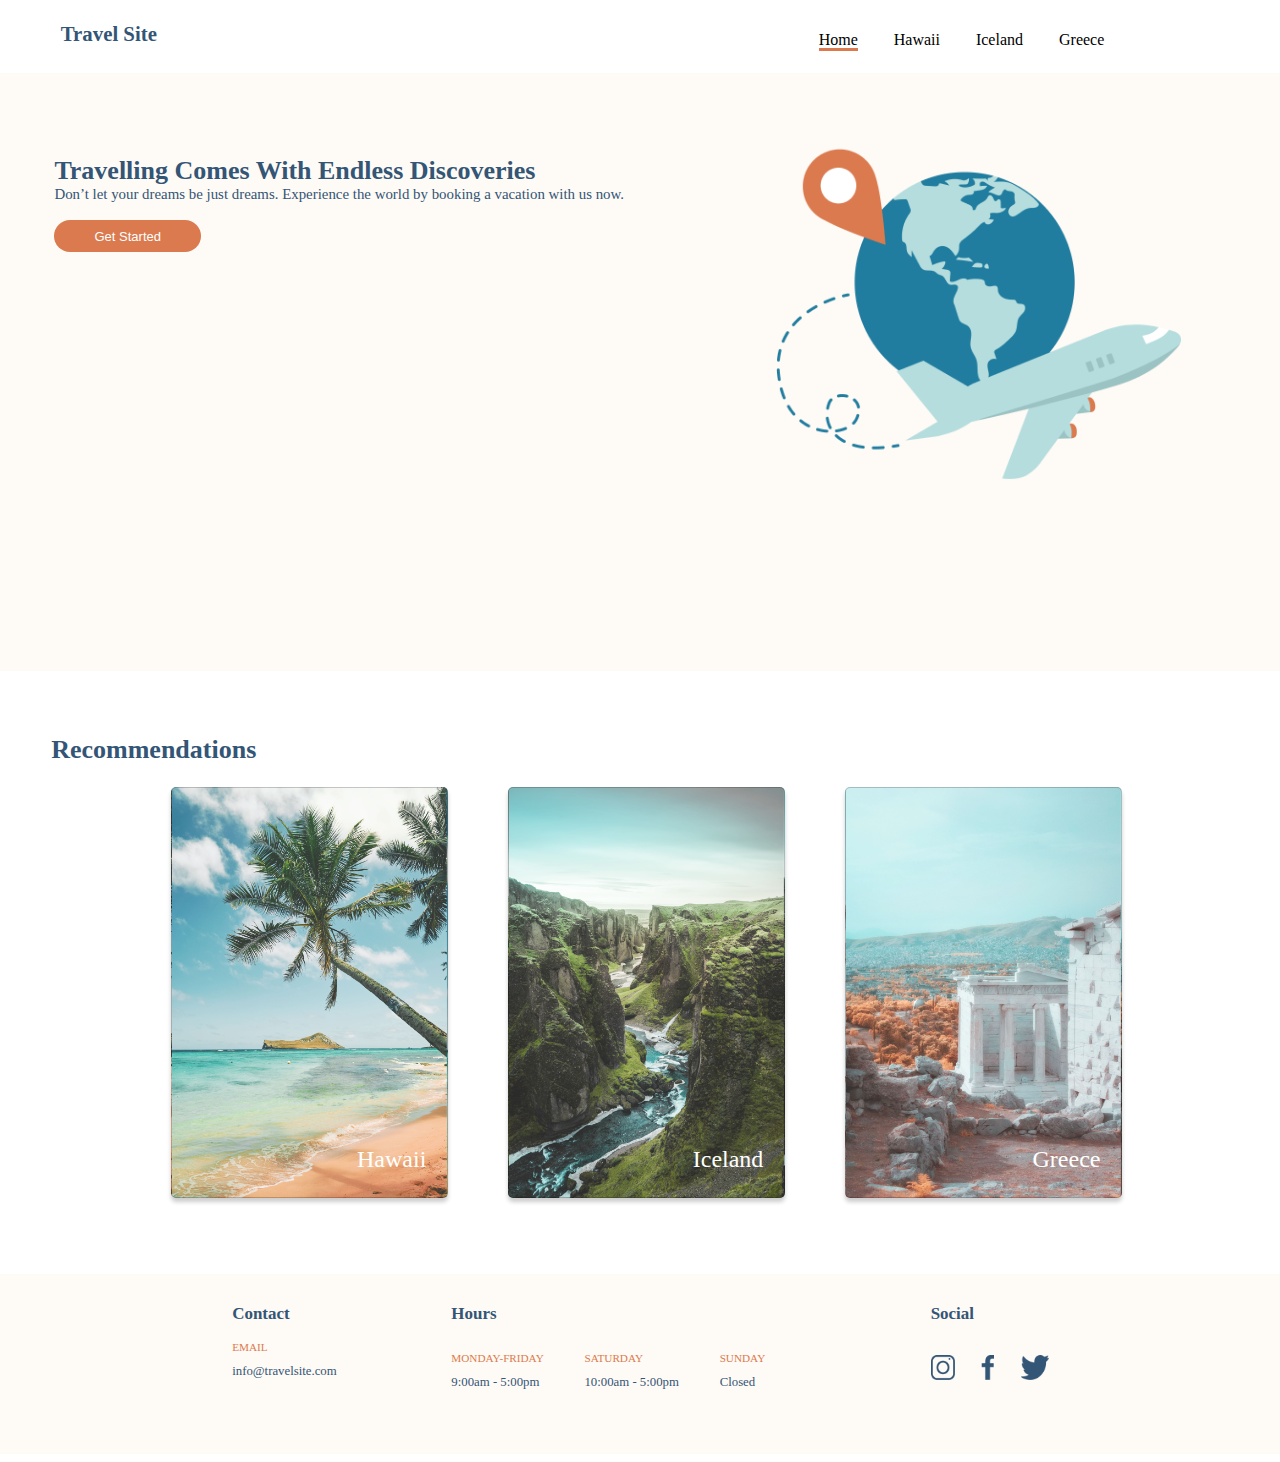
==== commit aea7e8ad: "Travel Site Is Complete" ====
--- a/index.html
+++ b/index.html
@@ -14,7 +14,7 @@
 <!-- Header Nav Section -->
 <header class="header-section">
     <nav class="nav-section-left">
-            <a href="./index.html" class="nav__link nav-logo"><span class="nav-text">Travel Site</a>
+            <a href="./index.html" class=" nav-logo"><span class="nav-text">Travel Site</a>
     </nav>
     <nav class="nav-section nav-section-right">
         <ul class="nav__list nav-right">
--- a/css/global.css
+++ b/css/global.css
@@ -70,10 +70,13 @@
    border-bottom: solid 3px #DB7A4E;
    text-decoration: none;
 }
+.nav-logo {
+    text-decoration: none;   
+}
 /* Footer Section */
 .footer-section {
     background-color: #FEFAF5;
-    padding: 1% 3% 5% 10%;
+    padding: 1% 17% 5% 16%;
     display: flex;
     margin: 0 -40% 0 0;
 }
@@ -123,4 +126,11 @@
 .list--move {
     margin: 0 0 0 -10%;
     width: 33%;
+}
+.travel__title {
+    position:absolute;
+    color: #fff;
+}
+.travel__title-section {
+    margin: 0 0 0 4%;
 }--- a/css/destination.css
+++ b/css/destination.css
@@ -1,23 +1,57 @@
-/* .card__title-section {
 
-    position: absolute;
-} */
-/* Travel Card Section */
-.travel-card__section {
+/* Itinerary Card Section */
+
+.itinerary-cards-section {
     background-image: url(../assets/Images/hawaii.jpg);
     background-size: cover;
     background-position: center;
-    padding: 11% 0 11% 0;
+    display: flex;
+    justify-content: center;
+    align-items: center; 
+    min-height: 80vh;
 }
-/* .travel-card__section {
-position: relative;
-} */
-.travel-card__section {
+.itinerary-cards-section2 {
+    background-image: url(../assets/Images/iceland.jpg);
+    background-size: cover;
+    background-position: center;
     display: flex;
-    flex-direction: row;
-    width: 100%;
     justify-content: center;
-    margin: 0 auto 6% auto;
-    padding: 0 10% 0 11%;
-    background-image: url("../assets/Images/hawaii.jpg");
+    align-items: center; 
+    min-height: 80vh;
 }
+.itinerary-cards-section3 {
+    background-image: url(../assets/Images/greece.jpg);
+    background-size: cover;
+    background-position: center;
+    display: flex;
+    justify-content: center;
+    align-items: center; 
+    min-height: 80vh;
+}
+
+.itinerary__card {
+    width: 21%;
+    margin: 10px;
+    padding: 20px;
+    text-align: center;
+    background-color: #ffffff;
+    text-align: center;
+    border: 1px solid #ccc;
+    border-radius: 5px;
+}
+
+.itinerary__title {
+    margin-top: -2%;
+    border-bottom: solid 2px #000;
+    font-size: 1.25rem;
+    font-weight: 900;
+}
+.itinerary__list{
+    list-style: none;
+    padding: 0;
+}
+.itinerary__item {
+    margin-bottom: 5px;
+    background: #FEFAF5;
+    padding: 6% 0 8% 0;
+}
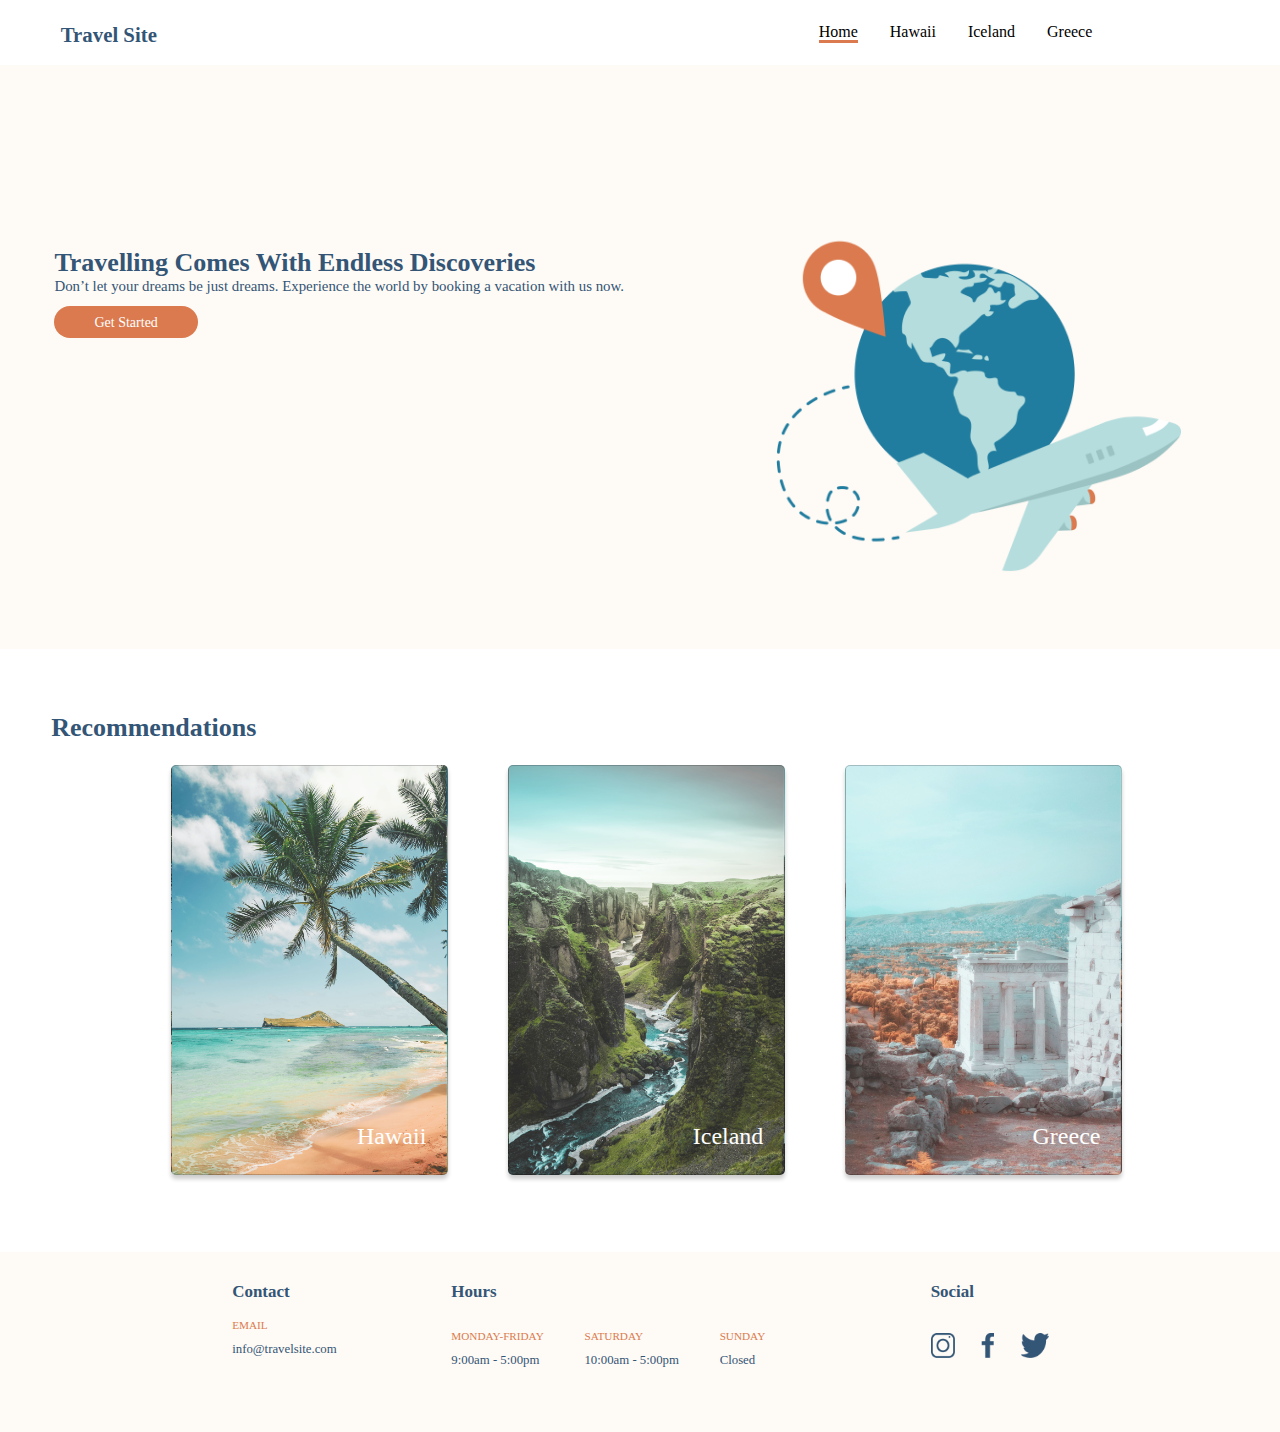
==== commit 4711c0ed: "Lets get the Repsonsive Done" ====
--- a/index.html
+++ b/index.html
@@ -13,9 +13,9 @@
 <body>
 <!-- Header Nav Section -->
 <header class="header-section">
-    <nav class="nav-section-left">
+   
             <a href="./index.html" class=" nav-logo"><span class="nav-text">Travel Site</a>
-    </nav>
+   
     <nav class="nav-section nav-section-right">
         <ul class="nav__list nav-right">
             <li class="nav__item">
@@ -33,6 +33,7 @@
         </ul>
     </nav>
 </header>
+
 <!-- Intro Section -->
 <section class="intro-section">  
 
@@ -41,7 +42,8 @@
         <h1 class="intro__title">Travelling Comes With Endless Discoveries</h1>
         <p class="intro__para">
             Don’t let your dreams be just dreams. Experience the world by booking a vacation with us now.</p>
-        <button class="intro__button btn1">Get Started</button>
+      
+        <a href="./pages/get-started.html" class="intro__button btn1">Get Started</a>
     </div>
 
     <div class="intro__item ">
--- a/css/global.css
+++ b/css/global.css
@@ -6,9 +6,9 @@
 
 body {
     font-family: 'Verdana';
+    margin: 4% 0 0 0;
+    padding: 0;
 
-    margin-left: 0;
-    margin-right: 0;
 }
 
 h1 {
@@ -34,7 +34,26 @@
     padding: 0.5rem 0 0.5rem 6%;
     margin: -1% 0 0 0;
     display: flex;
+    flex-direction: row;
     align-items: center;
+    position: fixed;
+    top: 0;
+    left: 0;
+    width: 100%;
+    background-color: #ffffff; 
+    z-index: 100;
+}
+.nav-logo {
+    opacity: 1; 
+    transition: opacity 0.3s ease;
+    text-decoration: none;  
+    opacity: 1;
+    transition: opacity 0.3s ease;
+    margin: 1.5% 0 0 0; 
+}
+
+.nav-logo:hover {
+    opacity: 0.7; 
 }
 .nav-text {
     color: #335576;
@@ -44,17 +63,37 @@
     display: flex;
 
 }
+.nav-list {
+    display: flex;
+
+}
 .nav-section-right {
     margin: 1% 0 0 55%;
 }
+@keyframes slide-side {
+    from {
+      opacity: 0;
+      transform: translateX(-50%);
+    }
+    to {
+      opacity:1 ;
+      transform: translateX(0);
+    }
+    }
+    .nav__item  {
+      animation: slide-side 3s;
+    }
+    
 .nav__item { 
-    display: inline-block; 
     margin-right: 2rem;
     color:#000;
 } 
 .nav__list {
-    list-style: none; 
-    padding: 0; 
+    list-style: none;
+    padding: 0;
+    display: flex;
+    flex-direction: row;
+    
 }
 .nav__link { 
     color: #000; 
@@ -69,9 +108,6 @@
 .nav__link--active {
    border-bottom: solid 3px #DB7A4E;
    text-decoration: none;
-}
-.nav-logo {
-    text-decoration: none;   
 }
 /* Footer Section */
 .footer-section {
@@ -127,10 +163,4 @@
     margin: 0 0 0 -10%;
     width: 33%;
 }
-.travel__title {
-    position:absolute;
-    color: #fff;
-}
-.travel__title-section {
-    margin: 0 0 0 4%;
-}+
--- a/css/main.css
+++ b/css/main.css
@@ -3,7 +3,7 @@
 .intro-section {
     background-color: #FEFAF5;
     min-height: 598px;
-    padding: 1px 3% 0 3%;
+    padding: 9% 3% 0 3%;
 }
    /* Intro Hero Section */
    .intro__title {
@@ -40,9 +40,10 @@
     background-color: #DB7A4E;
     border: 0;
     padding: 1.5% 7%;
-    font-size: 13px;
+    font-size: 0.875rem;
     border-radius: 1.5rem;
     font-weight: 100;
+    text-decoration: none;
 }
 .landing-border {
     border: solid 2px #000000;
@@ -71,16 +72,6 @@
     margin: 0 auto 6% auto;
     padding: 0 10% 0 11%;
 }
-/* .travel-card__section {
-    display: flex;
-    flex-direction: row;
-    width: 100%;
-    justify-content: center;
-    margin: 0 auto 6% auto;
-    padding: 0 10% 0 11%;
-    background-image: url("../assets/Images/hawaii.jpg");
-} */
-
 .card__title-section {
     padding: 0 0 0 4%;
     margin: 5% 0 0 0;
@@ -125,5 +116,30 @@
 }
 
 
+.card {
+    position: relative;
+    display: inline-block;
+}
+
+.card::before {
+    content: "";
+    position: absolute;
+    top: 0;
+    left: 0;
+    width: 100%;
+    height: 100%;
+    background-color: rgba(0, 0, 0, 0.5); 
+    opacity: 0; 
+    transition: opacity 0.3s ease; 
+}
+
+.card:hover::before {
+    opacity: 1; 
+}
 
 
+.card .card__content {
+    position: relative;
+    z-index: 1; 
+}
+
--- a/css/destination.css
+++ b/css/destination.css
@@ -5,30 +5,27 @@
     background-image: url(../assets/Images/hawaii.jpg);
     background-size: cover;
     background-position: center;
-    display: flex;
-    justify-content: center;
-    align-items: center; 
-    min-height: 80vh;
+    min-height: 76vh;
 }
 .itinerary-cards-section2 {
     background-image: url(../assets/Images/iceland.jpg);
     background-size: cover;
     background-position: center;
-    display: flex;
-    justify-content: center;
-    align-items: center; 
-    min-height: 80vh;
+    min-height: 76vh;
 }
 .itinerary-cards-section3 {
     background-image: url(../assets/Images/greece.jpg);
     background-size: cover;
     background-position: center;
+    min-height: 76vh;
+}
+
+.article-wrapper {
     display: flex;
+    flex-direction: row;
     justify-content: center;
     align-items: center; 
-    min-height: 80vh;
 }
-
 .itinerary__card {
     width: 21%;
     margin: 10px;
@@ -39,7 +36,11 @@
     border: 1px solid #ccc;
     border-radius: 5px;
 }
-
+.desinations__title{
+    margin: 0% 0 3% 0;
+    padding: 9% 0 0 5%;
+    color: #ffffff;
+}
 .itinerary__title {
     margin-top: -2%;
     border-bottom: solid 2px #000;
@@ -55,3 +56,8 @@
     background: #FEFAF5;
     padding: 6% 0 8% 0;
 }
+
+
+
+
+
